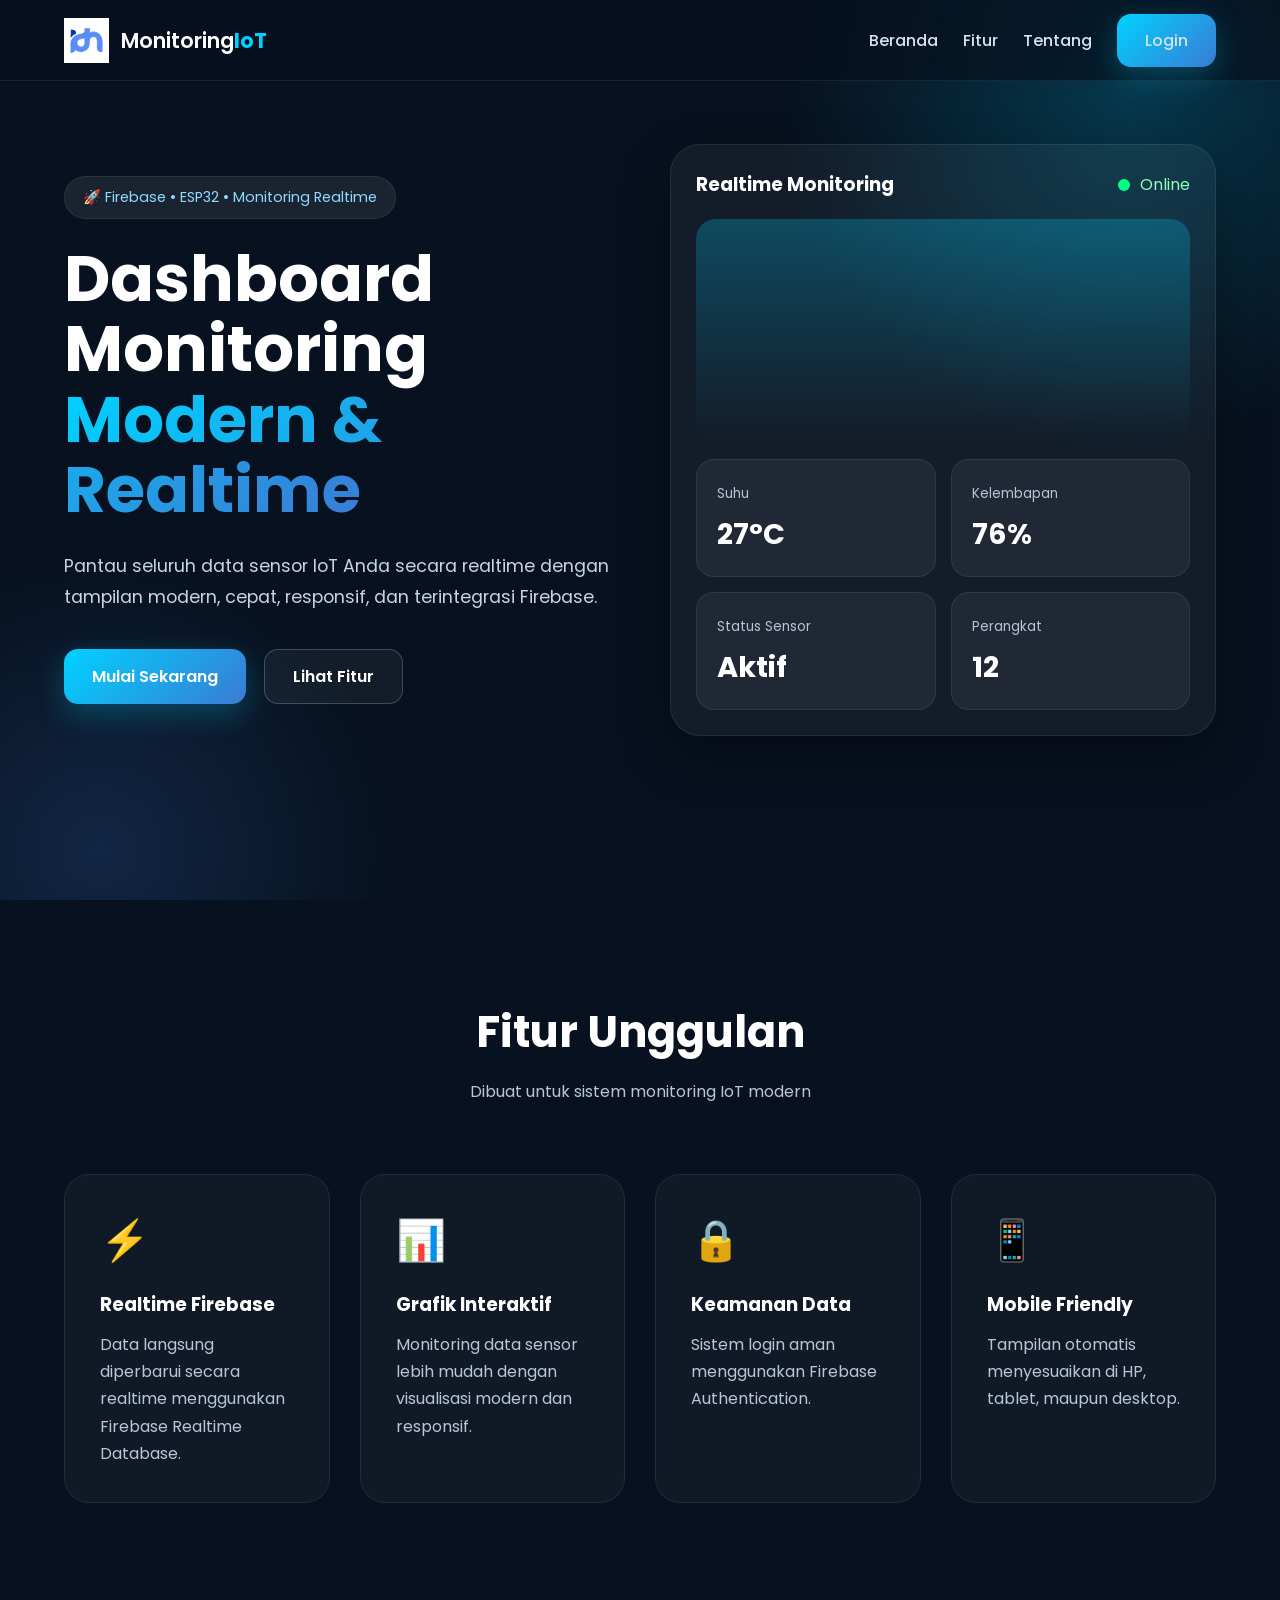
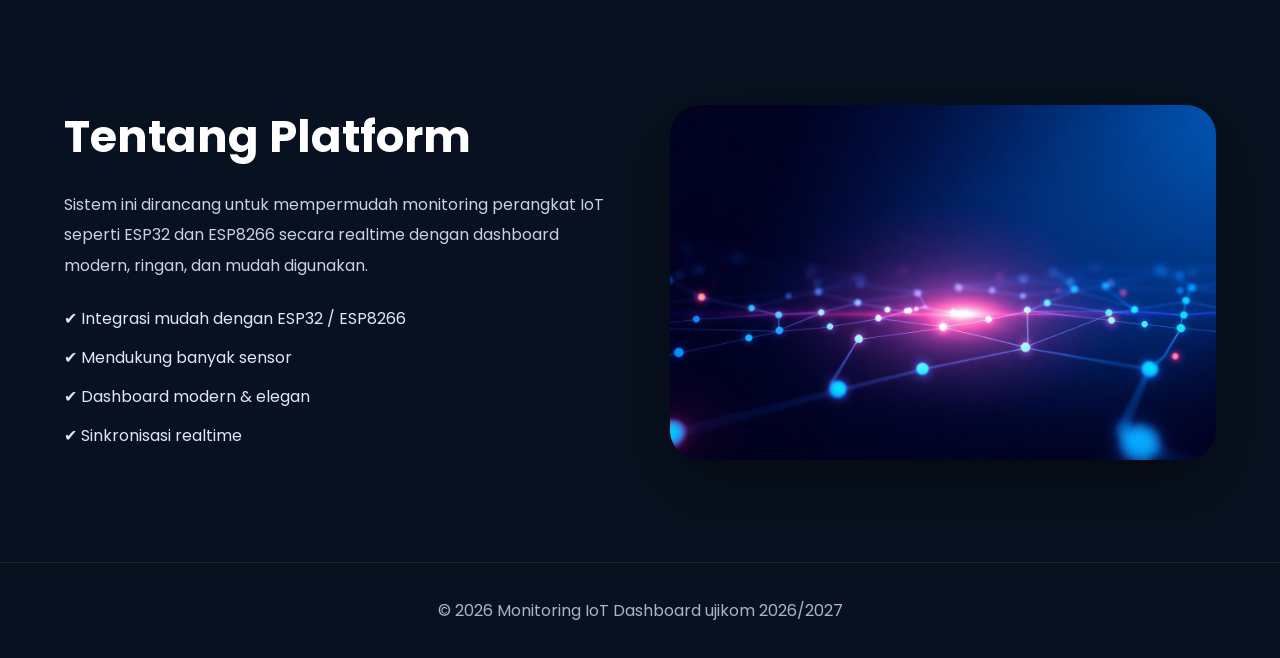
==== index.html @ fb3a72c8 "first commit" ====
<!DOCTYPE html>
<html lang="id">

<head>
  <meta charset="UTF-8" />
  <meta name="viewport" content="width=device-width, initial-scale=1.0" />
  <title>Monitoring IoT | Smart Realtime Dashboard</title>

  <!-- Font -->
  <link rel="preconnect" href="https://fonts.googleapis.com">
  <link rel="preconnect" href="https://fonts.gstatic.com" crossorigin>
  <link href="https://fonts.googleapis.com/css2?family=Poppins:wght@300;400;500;600;700&display=swap" rel="stylesheet">

  <!-- CSS -->
  <link rel="stylesheet" href="css/style.css"/>

  <link rel="stylesheet" href="css/login.css"/>
</head>

<body>

  <!-- NAVBAR -->
  <header class="navbar">
    <div class="container nav-container">

      <a href="#" class="logo">
        <img src="img/logo.png" alt="">
        <span>Monitoring<strong>IoT</strong></span>
      </a>

      <ul class="nav-links">
        <li><a href="#">Beranda</a></li>
        <li><a href="#features">Fitur</a></li>
        <li><a href="#about">Tentang</a></li>
        <li>
          <a href="login.html" class="btn btn-primary">
            Login
          </a>
        </li>
      </ul>

    </div>
  </header>

  <!-- HERO -->
  <section class="hero">

    <div class="container hero-content">

      <div class="hero-text">

        <span class="badge">
          🚀 Firebase • ESP32 • Monitoring Realtime
        </span>

        <h1>
          Dashboard Monitoring
          <span class="gradient-text">
            Modern & Realtime
          </span>
        </h1>

        <p>
          Pantau seluruh data sensor IoT Anda secara realtime dengan
          tampilan modern, cepat, responsif, dan terintegrasi Firebase.
        </p>

        <div class="hero-actions">
          <a href="login.html" class="btn btn-primary">
            Mulai Sekarang
          </a>

          <a href="#features" class="btn btn-outline">
            Lihat Fitur
          </a>
        </div>

      </div>

      <!-- VISUAL -->
      <div class="dashboard-box">

        <div class="dashboard-top">
          <h3>Realtime Monitoring</h3>

          <div class="status">
            <div class="pulse"></div>
            Online
          </div>
        </div>

        <div class="chart"></div>

        <div class="cards">

          <div class="mini-card">
            <small>Suhu</small>
            <h2>27°C</h2>
          </div>

          <div class="mini-card">
            <small>Kelembapan</small>
            <h2>76%</h2>
          </div>

          <div class="mini-card">
            <small>Status Sensor</small>
            <h2>Aktif</h2>
          </div>

          <div class="mini-card">
            <small>Perangkat</small>
            <h2>12</h2>
          </div>

        </div>

      </div>

    </div>

  </section>

  <!-- FEATURES -->
  <section id="features">

    <div class="container">

      <div class="section-header">
        <h2>Fitur Unggulan</h2>
        <p>
          Dibuat untuk sistem monitoring IoT modern
        </p>
      </div>

      <div class="features-grid">

        <div class="feature-card">
          <div class="feature-icon">⚡</div>
          <h3>Realtime Firebase</h3>
          <p>
            Data langsung diperbarui secara realtime menggunakan Firebase Realtime Database.
          </p>
        </div>

        <div class="feature-card">
          <div class="feature-icon">📊</div>
          <h3>Grafik Interaktif</h3>
          <p>
            Monitoring data sensor lebih mudah dengan visualisasi modern dan responsif.
          </p>
        </div>

        <div class="feature-card">
          <div class="feature-icon">🔒</div>
          <h3>Keamanan Data</h3>
          <p>
            Sistem login aman menggunakan Firebase Authentication.
          </p>
        </div>

        <div class="feature-card">
          <div class="feature-icon">📱</div>
          <h3>Mobile Friendly</h3>
          <p>
            Tampilan otomatis menyesuaikan di HP, tablet, maupun desktop.
          </p>
        </div>

      </div>

    </div>

  </section>

  <!-- ABOUT -->
  <section id="about" class="about">

    <div class="container about-grid">

      <div>

        <h2>Tentang Platform</h2>

        <p>
          Sistem ini dirancang untuk mempermudah monitoring perangkat IoT
          seperti ESP32 dan ESP8266 secara realtime dengan dashboard modern,
          ringan, dan mudah digunakan.
        </p>

        <ul class="check-list">
          <li>✔ Integrasi mudah dengan ESP32 / ESP8266</li>
          <li>✔ Mendukung banyak sensor</li>
          <li>✔ Dashboard modern & elegan</li>
          <li>✔ Sinkronisasi realtime</li>
        </ul>

      </div>

      <div class="about-img">
        <img src="img/background.jpg" alt="">
      </div>

    </div>

  </section>

  <!-- FOOTER -->
  <footer>
    <div class="container">
      © 2026 Monitoring IoT Dashboard ujikom 2026/2027
    </div>
  </footer>

</body>

</html>
---- css/style.css ----
* {
  margin: 0;
  padding: 0;
  box-sizing: border-box;
  scroll-behavior: smooth;
}

body {
  font-family: 'Poppins', sans-serif;
  background: #07111f;
  color: #fff;
  overflow-x: hidden;
}

img {
  max-width: 100%;
  display: block;
}

a {
  text-decoration: none;
}

.container {
  width: min(1200px, 90%);
  margin: auto;
}

/* NAVBAR */
.navbar {
  position: fixed;
  top: 0;
  width: 100%;
  z-index: 999;
  backdrop-filter: blur(14px);
  background: rgba(7, 17, 31, .7);
  border-bottom: 1px solid rgba(255, 255, 255, .08);
}

.nav-container {
  height: 80px;
  display: flex;
  align-items: center;
  justify-content: space-between;
}

.logo {
  display: flex;
  align-items: center;
  gap: 12px;
  color: white;
  font-size: 1.3rem;
  font-weight: 600;
}

.logo img {
  width: 45px;
}

.logo strong {
  color: #00d2ff;
}

.nav-links {
  display: flex;
  align-items: center;
  gap: 25px;
  list-style: none;
}

.nav-links a {
  color: #d7e2f0;
  transition: .3s;
  font-weight: 500;
}

.nav-links a:hover {
  color: #00d2ff;
}

/* BUTTON */
.btn {
  padding: 14px 28px;
  border-radius: 14px;
  font-weight: 600;
  transition: .3s;
  display: inline-flex;
  align-items: center;
  gap: 10px;
}

.btn-primary {
  background: linear-gradient(135deg, #00d2ff, #3a7bd5);
  color: white;
  box-shadow: 0 10px 30px rgba(0, 210, 255, .25);
}

.btn-primary:hover {
  transform: translateY(-3px);
}

.btn-outline {
  border: 1px solid rgba(255, 255, 255, .2);
  color: white;
  background: rgba(255, 255, 255, .05);
}

.btn-outline:hover {
  background: rgba(255, 255, 255, .1);
}

/* HERO */
.hero {
  min-height: 100vh;
  display: flex;
  align-items: center;
  position: relative;
  overflow: hidden;
  padding-top: 80px;
}

.hero::before {
  content: '';
  position: absolute;
  width: 700px;
  height: 700px;
  background: radial-gradient(circle, #00d2ff33 0%, transparent 70%);
  top: -250px;
  right: -200px;
  z-index: -1;
}

.hero::after {
  content: '';
  position: absolute;
  width: 600px;
  height: 600px;
  background: radial-gradient(circle, #3a7bd533 0%, transparent 70%);
  bottom: -250px;
  left: -200px;
  z-index: -1;
}

.hero-content {
  display: grid;
  grid-template-columns: repeat(auto-fit, minmax(320px, 1fr));
  gap: 60px;
  align-items: center;
}

.badge {
  display: inline-block;
  padding: 10px 18px;
  border-radius: 999px;
  background: rgba(255, 255, 255, .08);
  border: 1px solid rgba(255, 255, 255, .08);
  margin-bottom: 25px;
  color: #8edbff;
  font-size: .9rem;
}

.hero-text h1 {
  font-size: 4rem;
  line-height: 1.1;
  margin-bottom: 25px;
}

.gradient-text {
  background: linear-gradient(135deg, #00d2ff, #3a7bd5);
  -webkit-background-clip: text;
  -webkit-text-fill-color: transparent;
  background-clip: text;
}

.hero-text p {
  color: #c6d4e3;
  font-size: 1.1rem;
  line-height: 1.8;
  margin-bottom: 35px;
}

.hero-actions {
  display: flex;
  gap: 18px;
  flex-wrap: wrap;
}

/* DASHBOARD MOCKUP */
.dashboard-box {
  position: relative;
  background: rgba(255, 255, 255, .05);
  border: 1px solid rgba(255, 255, 255, .08);
  border-radius: 30px;
  padding: 25px;
  backdrop-filter: blur(14px);
  box-shadow: 0 20px 50px rgba(0, 0, 0, .35);
}

.dashboard-top {
  display: flex;
  justify-content: space-between;
  margin-bottom: 20px;
}

.status {
  display: flex;
  align-items: center;
  gap: 10px;
  color: #8fffbc;
}

.pulse {
  width: 12px;
  height: 12px;
  background: #00ff84;
  border-radius: 50%;
  animation: pulse 1.2s infinite;
}

@keyframes pulse {
  0% {
    transform: scale(1);
    opacity: 1;
  }
  100% {
    transform: scale(2.5);
    opacity: 0;
  }
}

.chart {
  height: 220px;
  border-radius: 20px;
  background: linear-gradient(
    180deg,
    rgba(0, 210, 255, .25),
    rgba(0, 210, 255, 0)
  );
  position: relative;
  overflow: hidden;
}

.chart::before {
  content: '';
  position: absolute;
  width: 100%;
  height: 100%;
  background: url('../img/chart-line.png') center/cover no-repeat;
  opacity: .8;
}

.cards {
  display: grid;
  grid-template-columns: repeat(2, 1fr);
  gap: 15px;
  margin-top: 20px;
}

.mini-card {
  background: rgba(255, 255, 255, .05);
  border-radius: 18px;
  padding: 20px;
  border: 1px solid rgba(255, 255, 255, .08);
}

.mini-card small {
  color: #b8c6d8;
}

.mini-card h2 {
  margin-top: 8px;
  font-size: 1.8rem;
}

/* SECTION */
section {
  padding: 100px 0;
}

.section-header {
  text-align: center;
  margin-bottom: 70px;
}

.section-header h2 {
  font-size: 2.7rem;
  margin-bottom: 15px;
}

.section-header p {
  color: #b8c6d8;
}

/* FEATURES */
.features-grid {
  display: grid;
  grid-template-columns: repeat(auto-fit, minmax(260px, 1fr));
  gap: 30px;
}

.feature-card {
  background: rgba(255, 255, 255, .04);
  border: 1px solid rgba(255, 255, 255, .08);
  border-radius: 25px;
  padding: 35px;
  transition: .4s;
  backdrop-filter: blur(10px);
}

.feature-card:hover {
  transform: translateY(-10px);
  border-color: #00d2ff;
  box-shadow: 0 15px 35px rgba(0, 210, 255, .15);
}

.feature-icon {
  font-size: 2.5rem;
  margin-bottom: 20px;
}

.feature-card h3 {
  margin-bottom: 12px;
}

.feature-card p {
  color: #b8c6d8;
  line-height: 1.7;
}

/* ABOUT */
.about-grid {
  display: grid;
  grid-template-columns: repeat(auto-fit, minmax(320px, 1fr));
  gap: 60px;
  align-items: center;
}

.about h2 {
  font-size: 2.8rem;
  margin-bottom: 20px;
}

.about p {
  color: #c4d3e5;
  line-height: 1.9;
  margin-bottom: 25px;
}

.check-list {
  list-style: none;
}

.check-list li {
  margin-bottom: 14px;
  color: #dbe8f7;
}

.about-img {
  position: relative;
}

.about-img img {
  border-radius: 30px;
  box-shadow: 0 25px 60px rgba(0, 0, 0, .35);
}

/* FOOTER */
footer {
  padding: 35px 0;
  text-align: center;
  border-top: 1px solid rgba(255, 255, 255, .08);
  color: #a6b6ca;
}

/* RESPONSIVE */
@media (max-width: 900px) {
  .hero-text h1 {
    font-size: 3rem;
  }

  .nav-links {
    display: none;
  }

  .cards {
    grid-template-columns: 1fr;
  }
}

@media (max-width: 600px) {
  .hero-text h1 {
    font-size: 2.3rem;
  }

  .hero-actions {
    flex-direction: column;
  }

  .btn {
    width: 100%;
    justify-content: center;
  }

  .section-header h2 {
    font-size: 2rem;
  }
}
---- css/login.css ----
.login-body {
  min-height: 100vh;
  display: grid;
  place-items: center;
  background:
    radial-gradient(1000px 500px at 10% 10%, rgba(124,58,237,.18), transparent 60%),
    radial-gradient(900px 500px at 90% 90%, rgba(6,182,212,.16), transparent 60%),
    #0b1020;
  padding: 24px;
}

.login-wrapper {
  width: 100%; max-width: 980px;
  display: grid; grid-template-columns: 1fr 1fr;
  background: #fff;
  border-radius: 22px;
  overflow: hidden;
  box-shadow: 0 30px 80px rgba(0,0,0,.45);
}

.login-card { padding: 48px 44px; }
.login-brand { text-align: center; margin-bottom: 32px; }
.login-brand img { width: 48px; height: 48px; margin: 0 auto 12px; }
.login-brand h1 { font-size: 24px; font-weight: 800; letter-spacing: -.01em; }
.login-brand p { color: var(--text-soft); font-size: 14px; margin-top: 6px; }
.login-form .form-group { margin-bottom: 18px; }
.login-form label { display: block; font-size: 13px; font-weight: 600; margin-bottom: 6px; color: var(--text); }
.login-form input[type="email"],
.login-form input[type="password"] {
  width: 100%;
  padding: 12px 14px;
  border-radius: 10px;
  border: 1px solid var(--border);
  font-size: 14px;
  transition: border .15s ease, box-shadow .15s ease;
  outline: none;
  background: #fafbfd;
}
.login-form input:focus {
  border-color: var(--primary);
  box-shadow: 0 0 0 4px rgba(79,70,229,.12);
  background: #fff;
}
.form-row {
  display: flex; align-items: center; justify-content: space-between;
  margin: 8px 0 20px;
}
.checkbox { font-size: 13px; color: var(--text-soft); display: flex; align-items: center; gap: 6px; }
.link { color: var(--primary); font-size: 13px; font-weight: 600; }
.link:hover { text-decoration: underline; }
.form-message { margin-top: 14px; font-size: 13px; text-align: center; min-height: 18px; }
.form-message.error { color: var(--danger); }
.form-message.success { color: var(--success); }
.form-footer { margin-top: 22px; text-align: center; font-size: 13px; color: var(--text-soft); }

.login-art {
  position: relative;
  background: var(--gradient);
  color: #fff;
  display: grid; place-items: center;
  padding: 48px;
  overflow: hidden;
}
.login-art::before {
  content: ''; position: absolute; inset: 0;
  background: radial-gradient(400px 200px at 80% 20%, rgba(255,255,255,.25), transparent 60%);
}
.art-content { position: relative; z-index: 1; text-align: center; max-width: 320px; }
.art-content h2 { font-size: 32px; font-weight: 800; line-height: 1.15; }
.art-content p { margin-top: 12px; opacity: .9; font-size: 14px; }

.input-wrapper {
  position: relative;
  width: 100%;
}
.login-form .input-wrapper input {
  padding-right: 42px !important; /* Beri ruang agar teks sandi tidak menimpa ikon mata */
}
.toggle-pass-btn {
  position: absolute;
  right: 12px;
  top: 50%;
  transform: translateY(-50%);
  background: none;
  border: none;
  cursor: pointer;
  padding: 0;
  font-size: 16px;
  display: flex;
  align-items: center;
  justify-content: center;
  outline: none;
  transition: opacity 0.2s ease;
}
.toggle-pass-btn:hover {
  opacity: 0.8;
}

@media (max-width: 760px) {
  .login-wrapper { grid-template-columns: 1fr; max-width: 440px; }
  .login-art { display: none; }
  .login-card { padding: 36px 28px; }
}
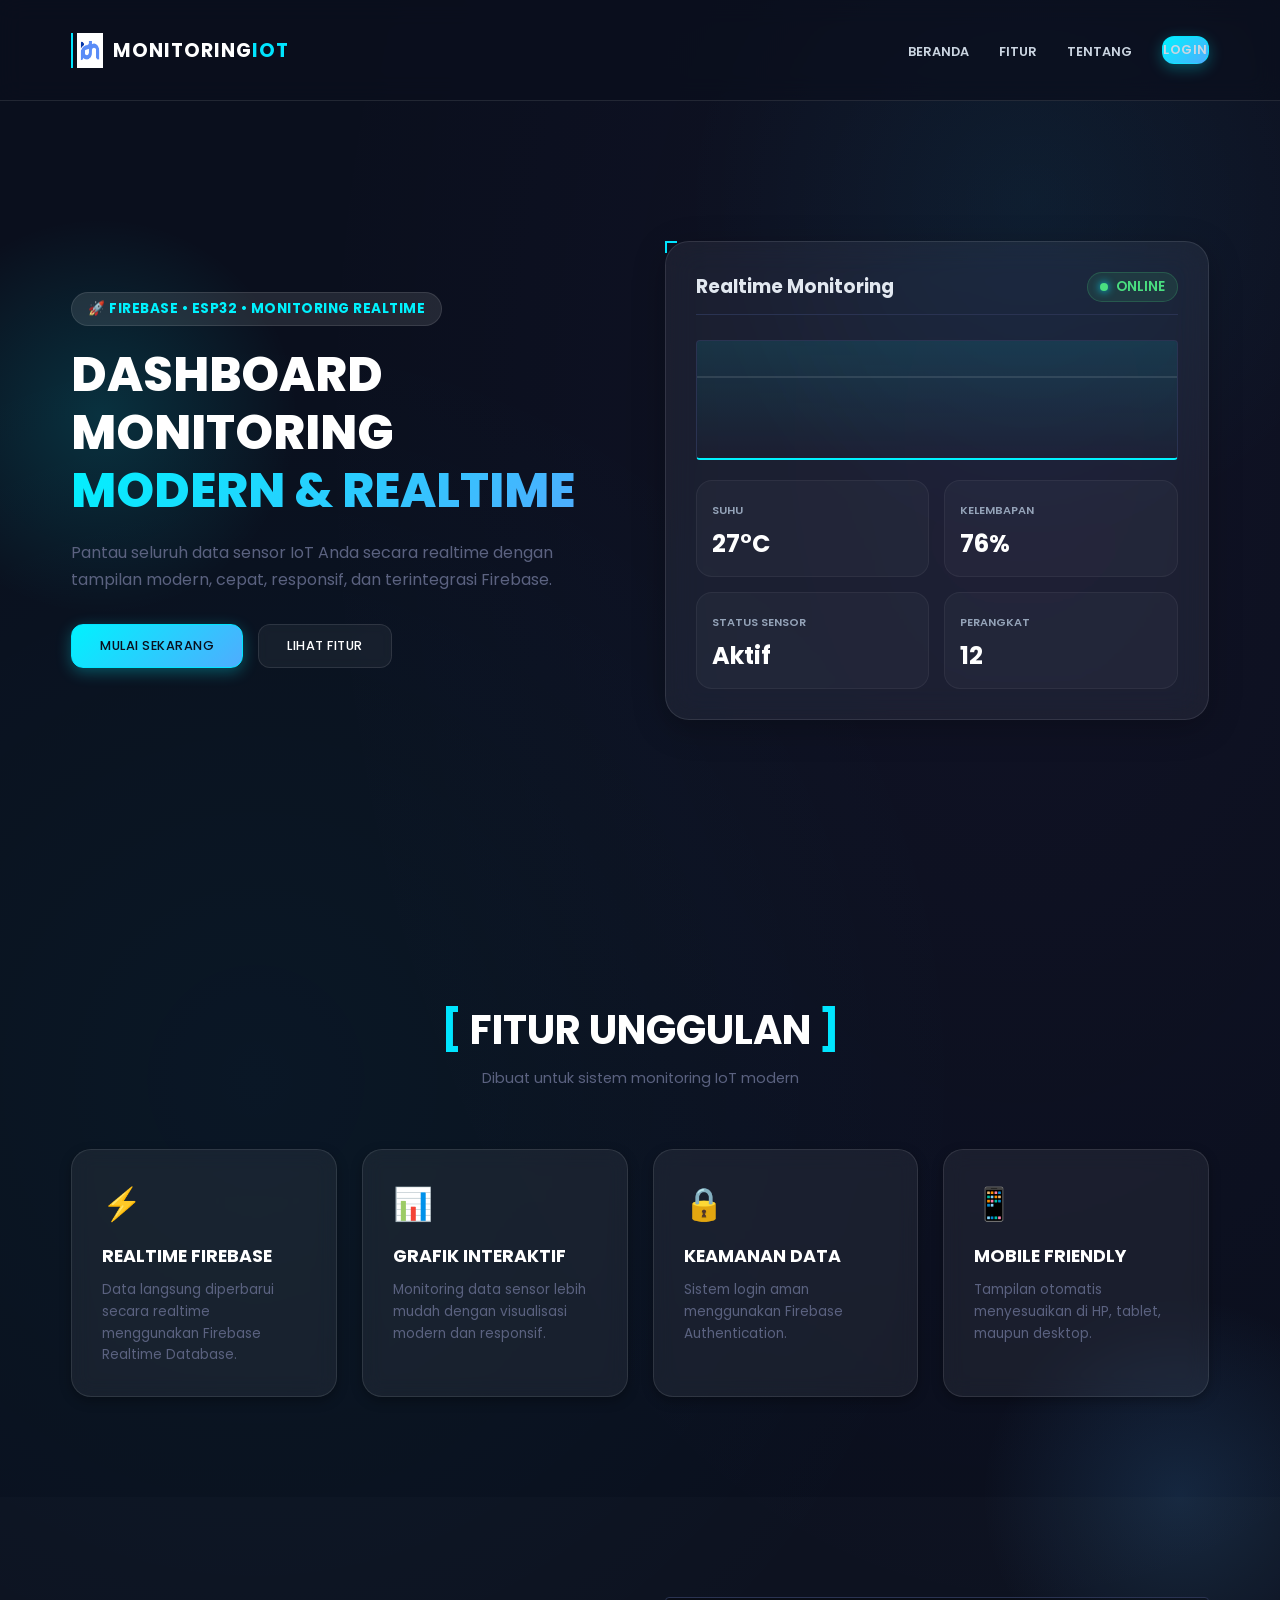
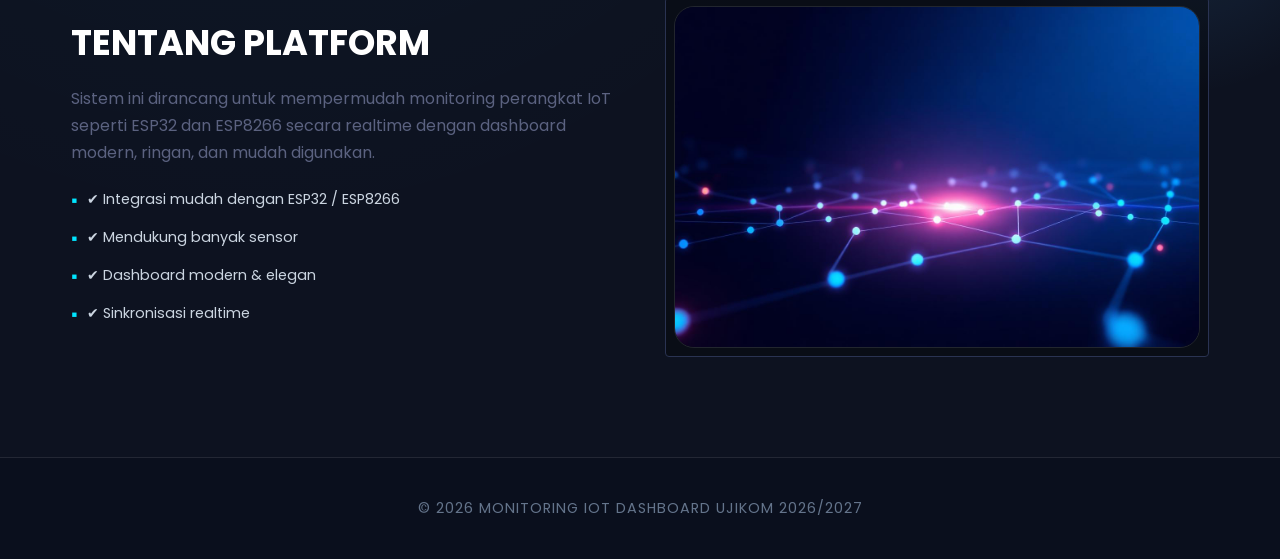
==== commit a947442e: "style.header glass" ====
--- a/index.html
+++ b/index.html
@@ -6,25 +6,294 @@
   <meta name="viewport" content="width=device-width, initial-scale=1.0" />
   <title>Monitoring IoT | Smart Realtime Dashboard</title>
 
-  <!-- Font -->
   <link rel="preconnect" href="https://fonts.googleapis.com">
   <link rel="preconnect" href="https://fonts.gstatic.com" crossorigin>
   <link href="https://fonts.googleapis.com/css2?family=Poppins:wght@300;400;500;600;700&display=swap" rel="stylesheet">
 
-  <!-- CSS -->
   <link rel="stylesheet" href="css/style.css"/>
-
   <link rel="stylesheet" href="css/login.css"/>
+
+  <style>
+    :root {
+      --bg-dark: #0a0f1d;
+      --glass-bg: rgba(255, 255, 255, 0.06);
+      --glass-border: rgba(255, 255, 255, 0.1);
+      --glass-shadow: rgba(0, 0, 0, 0.25);
+      --glow-blue: #00f2fe;
+      --glow-purple: #4facfe;
+    }
+
+    body {
+      background-color: var(--bg-dark);
+      color: #e2e8f0;
+      font-family: 'Poppins', sans-serif;
+      overflow-x: hidden;
+      position: relative;
+    }
+
+    /* Efek Sinar Lampu di Background (Ambient Glow) */
+    body::before, body::after {
+      content: '';
+      position: absolute;
+      width: 400px;
+      height: 400px;
+      border-radius: 50%;
+      background: radial-gradient(circle, rgba(0, 242, 254, 0.15) 0%, rgba(0,0,0,0) 70%);
+      z-index: -1;
+      pointer-events: none;
+    }
+    body::before { top: 10%; left: -100px; }
+    body::after { top: 60%; right: -100px; background: radial-gradient(circle, rgba(79, 172, 254, 0.15) 0%, rgba(0,0,0,0) 70%); }
+
+    .container {
+      max-width: 1200px;
+      margin: 0 auto;
+      padding: 0 20px;
+    }
+
+    /* Navbar Glassmorphism */
+    .navbar {
+      position: fixed;
+      top: 0;
+      left: 0;
+      width: 100%;
+      background: rgba(10, 15, 29, 0.7);
+      backdrop-filter: blur(12px);
+      -webkit-backdrop-filter: blur(12px);
+      border-bottom: 1px solid var(--glass-border);
+      z-index: 1000;
+      padding: 15px 0;
+    }
+    .nav-container {
+      display: flex;
+      justify-content: space-between;
+      align-items: center;
+    }
+    .logo {
+      display: flex;
+      align-items: center;
+      gap: 10px;
+      text-decoration: none;
+      color: #fff;
+      font-size: 1.2rem;
+    }
+    .logo img { height: 35px; }
+    .nav-links {
+      display: flex;
+      align-items: center;
+      gap: 30px;
+      list-style: none;
+      margin: 0;
+    }
+    .nav-links a {
+      color: #cbd5e1;
+      text-decoration: none;
+      transition: color 0.3s;
+    }
+    .nav-links a:hover { color: var(--glow-blue); }
+
+    /* Hero Section */
+    .hero {
+      padding: 160px 0 100px 0;
+    }
+    .hero-content {
+      display: grid;
+      grid-template-columns: 1fr 1fr;
+      gap: 50px;
+      align-items: center;
+    }
+    .badge {
+      background: rgba(255, 255, 255, 0.1);
+      padding: 6px 16px;
+      border-radius: 50px;
+      font-size: 0.85rem;
+      border: 1px solid var(--glass-border);
+      display: inline-block;
+      margin-bottom: 20px;
+      color: var(--glow-blue);
+    }
+    .hero-text h1 {
+      font-size: 3rem;
+      line-height: 1.2;
+      margin-bottom: 20px;
+    }
+    .gradient-text {
+      background: linear-gradient(135deg, var(--glow-blue), var(--glow-purple));
+      -webkit-background-clip: text;
+      -webkit-text-fill-color: transparent;
+    }
+    .hero-actions {
+      display: flex;
+      gap: 15px;
+      margin-top: 30px;
+    }
+
+    /* Tombol Utama */
+    .btn {
+      padding: 12px 28px;
+      border-radius: 12px;
+      text-decoration: none;
+      font-weight: 500;
+      transition: all 0.3s ease;
+      display: inline-block;
+    }
+    .btn-primary {
+      background: linear-gradient(135deg, #00f2fe 0%, #4facfe 100%);
+      color: #0a0f1d;
+      box-shadow: 0 4px 15px rgba(0, 242, 254, 0.3);
+    }
+    .btn-primary:hover {
+      transform: translateY(-2px);
+      box-shadow: 0 6px 20px rgba(0, 242, 254, 0.5);
+    }
+    .btn-outline {
+      background: rgba(255, 255, 255, 0.05);
+      color: #fff;
+      border: 1px solid var(--glass-border);
+      backdrop-filter: blur(5px);
+    }
+    .btn-outline:hover {
+      background: rgba(255, 255, 255, 0.1);
+      border-color: var(--glow-blue);
+    }
+
+    /* MASTERPIECE: Dashboard Box Glassmorphism */
+    .dashboard-box {
+      background: var(--glass-bg);
+      backdrop-filter: blur(16px) saturate(120%);
+      -webkit-backdrop-filter: blur(16px) saturate(120%);
+      border: 1px solid var(--glass-border);
+      border-radius: 24px;
+      padding: 30px;
+      box-shadow: 0 8px 32px 0 var(--glass-shadow);
+      position: relative;
+    }
+    .dashboard-top {
+      display: flex;
+      justify-content: space-between;
+      align-items: center;
+      margin-bottom: 25px;
+    }
+    .status {
+      display: flex;
+      align-items: center;
+      gap: 8px;
+      background: rgba(74, 222, 128, 0.1);
+      padding: 4px 12px;
+      border-radius: 20px;
+      color: #4ade80;
+      font-size: 0.85rem;
+      border: 1px solid rgba(74, 222, 128, 0.2);
+    }
+    .pulse {
+      width: 8px;
+      height: 8px;
+      background: #4ade80;
+      border-radius: 50%;
+      animation: blink 1.5s infinite;
+    }
+    @keyframes blink {
+      0% { opacity: 0.4; }
+      50% { opacity: 1; }
+      100% { opacity: 0.4; }
+    }
+
+    /* Grid Mini Cards di Dalam Dashboard */
+    .cards {
+      display: grid;
+      grid-template-columns: repeat(2, 1fr);
+      gap: 15px;
+      margin-top: 20px;
+    }
+    .mini-card {
+      background: rgba(255, 255, 255, 0.03);
+      border: 1px solid rgba(255, 255, 255, 0.05);
+      border-radius: 16px;
+      padding: 15px;
+      transition: transform 0.3s;
+    }
+    .mini-card:hover {
+      transform: scale(1.03);
+      border-color: var(--glass-border);
+      background: rgba(255, 255, 255, 0.05);
+    }
+    .mini-card small { color: #94a3b8; }
+    .mini-card h2 { margin: 5px 0 0 0; font-size: 1.5rem; color: #fff; }
+
+    /* Simulasi Garis Grafik Palsu yang Keren */
+    .chart {
+      height: 120px;
+      background: linear-gradient(rgba(0, 242, 254, 0.1), transparent);
+      border-bottom: 2px solid var(--glow-blue);
+      border-radius: 4px;
+      margin-bottom: 20px;
+      position: relative;
+      overflow: hidden;
+    }
+    .chart::after {
+      content: '';
+      position: absolute;
+      top: 30%; left: 0; width: 100%; height: 2px;
+      background: rgba(255,255,255,0.1);
+    }
+
+    /* Fitur Grid & Cards Glassmorphism */
+    #features { padding: 100px 0; }
+    .section-header { text-align: center; margin-bottom: 60px; }
+    .section-header h2 { font-size: 2.5rem; }
+    .features-grid {
+      display: grid;
+      grid-template-columns: repeat(auto-fit, minmax(240px, 1fr));
+      gap: 25px;
+    }
+    .feature-card {
+      background: var(--glass-bg);
+      backdrop-filter: blur(10px);
+      -webkit-backdrop-filter: blur(10px);
+      border: 1px solid var(--glass-border);
+      border-radius: 20px;
+      padding: 30px;
+      transition: all 0.3s ease;
+    }
+    .feature-card:hover {
+      transform: translateY(-5px);
+      border-color: var(--glow-purple);
+      box-shadow: 0 10px 25px rgba(79, 172, 254, 0.15);
+    }
+    .feature-icon { font-size: 2rem; margin-bottom: 15px; }
+
+    /* About Section */
+    .about { padding: 100px 0; background: rgba(255,255,255,0.01); }
+    .about-grid { display: grid; grid-template-columns: 1fr 1fr; gap: 50px; align-items: center; }
+    .check-list { list-style: none; padding: 0; margin-top: 20px; }
+    .check-list li { margin-bottom: 12px; display: flex; align-items: center; gap: 10px; color: #cbd5e1; }
+    .about-img img { width: 100%; border-radius: 20px; border: 1px solid var(--glass-border); }
+
+    /* Footer */
+    footer {
+      padding: 40px 0;
+      text-align: center;
+      border-top: 1px solid var(--glass-border);
+      color: #64748b;
+      font-size: 0.9rem;
+    }
+
+    /* Responsif Ponsel */
+    @media (max-width: 768px) {
+      .hero-content, .about-grid { grid-template-columns: 1fr; }
+      .nav-links { display: none; } /* Menyederhanakan untuk UI mobile */
+      .hero-text h1 { font-size: 2.2rem; }
+    }
+  </style>
 </head>
 
 <body>
 
-  <!-- NAVBAR -->
   <header class="navbar">
     <div class="container nav-container">
 
       <a href="#" class="logo">
-        <img src="img/logo.png" alt="">
+        <img src="img/logo.png" alt="Logo">
         <span>Monitoring<strong>IoT</strong></span>
       </a>
 
@@ -42,7 +311,6 @@
     </div>
   </header>
 
-  <!-- HERO -->
   <section class="hero">
 
     <div class="container hero-content">
@@ -77,7 +345,6 @@
 
       </div>
 
-      <!-- VISUAL -->
       <div class="dashboard-box">
 
         <div class="dashboard-top">
@@ -121,7 +388,6 @@
 
   </section>
 
-  <!-- FEATURES -->
   <section id="features">
 
     <div class="container">
@@ -173,7 +439,6 @@
 
   </section>
 
-  <!-- ABOUT -->
   <section id="about" class="about">
 
     <div class="container about-grid">
@@ -198,14 +463,13 @@
       </div>
 
       <div class="about-img">
-        <img src="img/background.jpg" alt="">
+        <img src="img/background.jpg" alt="Background">
       </div>
 
     </div>
 
   </section>
 
-  <!-- FOOTER -->
   <footer>
     <div class="container">
       © 2026 Monitoring IoT Dashboard ujikom 2026/2027
--- a/css/style.css
+++ b/css/style.css
@@ -1,15 +1,51 @@
+/* ============================================================
+   LANDING PAGE – FUTURISTIC DARK NEBULA THEME
+   (Selaras dengan Dashboard & Login)
+   ============================================================ */
+
+/* ---------- ROOT (identik dengan dashboard dan login) ---------- */
+:root {
+  --bg-deep: #0a0c14;
+  --bg-panel: #121624;
+  --bg-elevated: #1a1e2e;
+  --border-subtle: #1f253a;
+  --border-glow: #2a3352;
+
+  --text-primary: #eef2ff;
+  --text-secondary: #8a90b5;
+  --text-muted: #5b6280;
+
+  --accent-cyan: #00e5ff;
+  --accent-blue: #4f6ef7;
+  --accent-purple: #a855f7;
+  --accent-green: #00e676;
+  --accent-amber: #ffc107;
+  --accent-red: #ff3d5a;
+
+  --gradient-cyan-blue: linear-gradient(135deg, #00e5ff, #3b5fff);
+  --gradient-purple-cyan: linear-gradient(135deg, #a855f7, #00e5ff);
+
+  --glow-cyan: 0 0 12px rgba(0, 229, 255, 0.3);
+  --shadow-panel: 0 8px 32px rgba(0, 0, 0, 0.5), 0 0 0 1px rgba(255, 255, 255, 0.04);
+  --transition: 0.25s cubic-bezier(0.4, 0, 0.2, 1);
+}
+
+/* ---------- RESET & BASE ---------- */
 * {
   margin: 0;
   padding: 0;
   box-sizing: border-box;
-  scroll-behavior: smooth;
 }
 
 body {
-  font-family: 'Poppins', sans-serif;
-  background: #07111f;
-  color: #fff;
+  font-family: 'Inter', 'Segoe UI', system-ui, -apple-system, sans-serif;
+  background-color: var(--bg-deep);
+  color: var(--text-primary);
   overflow-x: hidden;
+  -webkit-font-smoothing: antialiased;
+  background-image:
+    radial-gradient(ellipse at 20% 50%, rgba(0, 229, 255, 0.04) 0%, transparent 50%),
+    radial-gradient(ellipse at 80% 20%, rgba(168, 85, 247, 0.04) 0%, transparent 50%);
 }
 
 img {
@@ -19,26 +55,28 @@
 
 a {
   text-decoration: none;
+  color: inherit;
 }
 
 .container {
-  width: min(1200px, 90%);
+  width: min(1280px, 92%);
   margin: auto;
 }
 
-/* NAVBAR */
+/* ---------- NAVBAR (glass morphic) ---------- */
 .navbar {
   position: fixed;
   top: 0;
   width: 100%;
   z-index: 999;
-  backdrop-filter: blur(14px);
-  background: rgba(7, 17, 31, .7);
-  border-bottom: 1px solid rgba(255, 255, 255, .08);
+  backdrop-filter: blur(15px);
+  -webkit-backdrop-filter: blur(15px);
+  background: rgba(10, 12, 20, 0.8);
+  border-bottom: 1px solid var(--border-subtle);
 }
 
 .nav-container {
-  height: 80px;
+  height: 70px;
   display: flex;
   align-items: center;
   justify-content: space-between;
@@ -48,75 +86,95 @@
   display: flex;
   align-items: center;
   gap: 12px;
-  color: white;
-  font-size: 1.3rem;
+  color: #fff;
+  font-size: 1.1rem;
+  font-weight: 700;
+  text-transform: uppercase;
+  letter-spacing: 1px;
+}
+
+.logo img {
+  width: 32px;
+  border-left: 2px solid var(--accent-cyan);
+  padding-left: 4px;
+}
+
+.logo strong {
+  color: var(--accent-cyan);
+}
+
+.nav-links {
+  display: flex;
+  align-items: center;
+  gap: 28px;
+  list-style: none;
+}
+
+.nav-links a {
+  color: var(--text-secondary);
+  transition: var(--transition);
   font-weight: 600;
-}
-
-.logo img {
-  width: 45px;
-}
-
-.logo strong {
-  color: #00d2ff;
-}
-
-.nav-links {
-  display: flex;
-  align-items: center;
-  gap: 25px;
-  list-style: none;
-}
-
-.nav-links a {
-  color: #d7e2f0;
-  transition: .3s;
-  font-weight: 500;
+  text-transform: uppercase;
+  font-size: 0.8rem;
+  padding: 4px 0;
+  border-bottom: 1px solid transparent;
 }
 
 .nav-links a:hover {
-  color: #00d2ff;
-}
-
-/* BUTTON */
+  color: #fff;
+  border-bottom-color: var(--accent-cyan);
+}
+
+/* ---------- BUTTONS ---------- */
 .btn {
-  padding: 14px 28px;
-  border-radius: 14px;
-  font-weight: 600;
-  transition: .3s;
+  padding: 11px 24px;
+  border-radius: 6px;
+  font-weight: 700;
+  text-transform: uppercase;
+  font-size: 0.8rem;
+  letter-spacing: 0.5px;
+  transition: var(--transition);
   display: inline-flex;
   align-items: center;
-  gap: 10px;
+  gap: 8px;
+  cursor: pointer;
+  border: 1px solid transparent;
 }
 
 .btn-primary {
-  background: linear-gradient(135deg, #00d2ff, #3a7bd5);
-  color: white;
-  box-shadow: 0 10px 30px rgba(0, 210, 255, .25);
+  background: var(--bg-elevated);
+  color: #fff;
+  border-color: var(--accent-cyan);
+  box-shadow: 0 0 10px rgba(0, 229, 255, 0.15);
 }
 
 .btn-primary:hover {
-  transform: translateY(-3px);
+  background: var(--accent-cyan);
+  color: var(--bg-deep);
+  box-shadow: 0 0 20px rgba(0, 229, 255, 0.4);
+  transform: translateY(-1px);
 }
 
 .btn-outline {
-  border: 1px solid rgba(255, 255, 255, .2);
-  color: white;
-  background: rgba(255, 255, 255, .05);
+  border-color: var(--border-glow);
+  color: var(--text-muted);
+  background: transparent;
 }
 
 .btn-outline:hover {
-  background: rgba(255, 255, 255, .1);
-}
-
-/* HERO */
+  border-color: var(--accent-cyan);
+  color: #fff;
+  background: rgba(0, 229, 255, 0.05);
+}
+
+/* ---------- HERO ---------- */
 .hero {
   min-height: 100vh;
   display: flex;
   align-items: center;
   position: relative;
   overflow: hidden;
-  padding-top: 80px;
+  padding-top: 70px;
 }
 
 .hero::before {
@@ -124,226 +182,236 @@
   position: absolute;
   width: 700px;
   height: 700px;
-  background: radial-gradient(circle, #00d2ff33 0%, transparent 70%);
-  top: -250px;
-  right: -200px;
-  z-index: -1;
-}
-
-.hero::after {
-  content: '';
-  position: absolute;
-  width: 600px;
-  height: 600px;
-  background: radial-gradient(circle, #3a7bd533 0%, transparent 70%);
-  bottom: -250px;
-  left: -200px;
-  z-index: -1;
+  background: radial-gradient(circle, rgba(0, 229, 255, 0.06) 0%, transparent 70%);
+  top: -150px;
+  right: -100px;
+  z-index: 0;
 }
 
 .hero-content {
+  position: relative;
+  z-index: 1;
   display: grid;
-  grid-template-columns: repeat(auto-fit, minmax(320px, 1fr));
-  gap: 60px;
+  grid-template-columns: repeat(auto-fit, minmax(340px, 1fr));
+  gap: 50px;
   align-items: center;
 }
 
 .badge {
   display: inline-block;
-  padding: 10px 18px;
-  border-radius: 999px;
-  background: rgba(255, 255, 255, .08);
-  border: 1px solid rgba(255, 255, 255, .08);
-  margin-bottom: 25px;
-  color: #8edbff;
-  font-size: .9rem;
+  padding: 5px 14px;
+  border-radius: 4px;
+  background: rgba(10, 17, 32, 0.6);
+  border: 1px solid var(--border-glow);
+  margin-bottom: 20px;
+  color: var(--accent-cyan);
+  font-size: 0.75rem;
+  font-weight: 700;
+  text-transform: uppercase;
+  letter-spacing: 0.5px;
 }
 
 .hero-text h1 {
-  font-size: 4rem;
-  line-height: 1.1;
-  margin-bottom: 25px;
+  font-size: 3.2rem;
+  font-weight: 800;
+  line-height: 1.15;
+  margin-bottom: 20px;
+  text-transform: uppercase;
+  color: #fff;
 }
 
 .gradient-text {
-  background: linear-gradient(135deg, #00d2ff, #3a7bd5);
+  background: linear-gradient(to right, #fff, var(--accent-cyan));
   -webkit-background-clip: text;
   -webkit-text-fill-color: transparent;
   background-clip: text;
 }
 
 .hero-text p {
-  color: #c6d4e3;
-  font-size: 1.1rem;
-  line-height: 1.8;
-  margin-bottom: 35px;
-}
-
-.hero-actions {
-  display: flex;
-  gap: 18px;
-  flex-wrap: wrap;
-}
-
-/* DASHBOARD MOCKUP */
+  color: var(--text-muted);
+  font-size: 1rem;
+  line-height: 1.7;
+  margin-bottom: 30px;
+}
+
+/* ---------- DASHBOARD MOCKUP ---------- */
 .dashboard-box {
+  background: var(--bg-panel);
+  border: 1px solid var(--border-subtle);
+  border-radius: 6px;
+  padding: 22px;
+  backdrop-filter: blur(10px);
   position: relative;
-  background: rgba(255, 255, 255, .05);
-  border: 1px solid rgba(255, 255, 255, .08);
-  border-radius: 30px;
-  padding: 25px;
-  backdrop-filter: blur(14px);
-  box-shadow: 0 20px 50px rgba(0, 0, 0, .35);
-}
-
-.dashboard-top {
-  display: flex;
-  justify-content: space-between;
-  margin-bottom: 20px;
-}
-
-.status {
-  display: flex;
-  align-items: center;
-  gap: 10px;
-  color: #8fffbc;
-}
-
-.pulse {
-  width: 12px;
-  height: 12px;
-  background: #00ff84;
-  border-radius: 50%;
-  animation: pulse 1.2s infinite;
-}
-
-@keyframes pulse {
-  0% {
-    transform: scale(1);
-    opacity: 1;
-  }
-  100% {
-    transform: scale(2.5);
-    opacity: 0;
-  }
-}
-
-.chart {
-  height: 220px;
-  border-radius: 20px;
-  background: linear-gradient(
-    180deg,
-    rgba(0, 210, 255, .25),
-    rgba(0, 210, 255, 0)
-  );
-  position: relative;
-  overflow: hidden;
-}
-
-.chart::before {
+  box-shadow: var(--shadow-panel);
+}
+
+.dashboard-box::after {
   content: '';
   position: absolute;
-  width: 100%;
-  height: 100%;
-  background: url('../img/chart-line.png') center/cover no-repeat;
-  opacity: .8;
+  width: 10px; height: 10px;
+  border-top: 2px solid var(--accent-cyan);
+  border-left: 2px solid var(--accent-cyan);
+  top: -1px; left: -1px;
+}
+
+.dashboard-top {
+  display: flex;
+  justify-content: space-between;
+  margin-bottom: 18px;
+  border-bottom: 1px solid var(--border-glow);
+  padding-bottom: 12px;
+}
+
+.status {
+  display: flex;
+  align-items: center;
+  gap: 8px;
+  color: var(--accent-cyan);
+  font-size: 0.8rem;
+  text-transform: uppercase;
+  font-weight: 600;
+}
+
+.pulse {
+  width: 6px;
+  height: 6px;
+  background: var(--accent-cyan);
+  border-radius: 50%;
+  box-shadow: 0 0 8px var(--accent-cyan);
+}
+
+.chart {
+  height: 190px;
+  background: 
+    linear-gradient(rgba(255, 255, 255, 0.02) 1px, transparent 1px),
+    var(--bg-deep);
+  background-size: 100% 12px;
+  border: 1px solid var(--border-glow);
+  border-radius: 4px;
 }
 
 .cards {
   display: grid;
   grid-template-columns: repeat(2, 1fr);
-  gap: 15px;
-  margin-top: 20px;
+  gap: 14px;
+  margin-top: 18px;
 }
 
 .mini-card {
-  background: rgba(255, 255, 255, .05);
-  border-radius: 18px;
-  padding: 20px;
-  border: 1px solid rgba(255, 255, 255, .08);
+  background: var(--bg-elevated);
+  padding: 14px;
+  border: 1px solid var(--border-subtle);
+  border-radius: 4px;
 }
 
 .mini-card small {
-  color: #b8c6d8;
+  color: var(--text-muted);
+  font-size: 0.7rem;
+  text-transform: uppercase;
+  font-weight: 600;
 }
 
 .mini-card h2 {
-  margin-top: 8px;
-  font-size: 1.8rem;
-}
-
-/* SECTION */
+  margin-top: 4px;
+  font-size: 1.7rem;
+  color: var(--text-primary);
+  font-weight: 700;
+}
+
+/* ---------- SECTIONS ---------- */
 section {
-  padding: 100px 0;
+  padding: 80px 0;
 }
 
 .section-header {
   text-align: center;
-  margin-bottom: 70px;
+  margin-bottom: 55px;
 }
 
 .section-header h2 {
-  font-size: 2.7rem;
-  margin-bottom: 15px;
+  font-size: 2.2rem;
+  text-transform: uppercase;
+  font-weight: 700;
+  color: #fff;
+}
+
+.section-header h2::before {
+  content: "[ ";
+  color: var(--accent-cyan);
+}
+.section-header h2::after {
+  content: " ]";
+  color: var(--accent-cyan);
 }
 
 .section-header p {
-  color: #b8c6d8;
-}
-
-/* FEATURES */
+  color: var(--text-muted);
+  font-size: 0.9rem;
+  margin-top: 8px;
+}
+
+/* ---------- FEATURES GRID ---------- */
 .features-grid {
   display: grid;
   grid-template-columns: repeat(auto-fit, minmax(260px, 1fr));
-  gap: 30px;
+  gap: 20px;
 }
 
 .feature-card {
-  background: rgba(255, 255, 255, .04);
-  border: 1px solid rgba(255, 255, 255, .08);
-  border-radius: 25px;
-  padding: 35px;
-  transition: .4s;
-  backdrop-filter: blur(10px);
+  background: var(--bg-panel);
+  border: 1px solid var(--border-subtle);
+  border-radius: 4px;
+  padding: 28px;
+  transition: var(--transition);
+  box-shadow: 0 4px 12px rgba(0,0,0,0.3);
 }
 
 .feature-card:hover {
-  transform: translateY(-10px);
-  border-color: #00d2ff;
-  box-shadow: 0 15px 35px rgba(0, 210, 255, .15);
+  border-color: var(--accent-cyan);
+  background: var(--bg-elevated);
+  box-shadow: 0 0 16px rgba(0, 229, 255, 0.1);
 }
 
 .feature-icon {
-  font-size: 2.5rem;
-  margin-bottom: 20px;
+  font-size: 1.8rem;
+  margin-bottom: 14px;
+  color: var(--accent-cyan);
 }
 
 .feature-card h3 {
-  margin-bottom: 12px;
+  margin-bottom: 10px;
+  text-transform: uppercase;
+  font-size: 1.1rem;
+  font-weight: 700;
+  color: #fff;
 }
 
 .feature-card p {
-  color: #b8c6d8;
-  line-height: 1.7;
-}
-
-/* ABOUT */
+  color: var(--text-muted);
+  font-size: 0.85rem;
+  line-height: 1.6;
+}
+
+/* ---------- ABOUT ---------- */
 .about-grid {
   display: grid;
-  grid-template-columns: repeat(auto-fit, minmax(320px, 1fr));
-  gap: 60px;
+  grid-template-columns: repeat(auto-fit, minmax(340px, 1fr));
+  gap: 50px;
   align-items: center;
 }
 
 .about h2 {
-  font-size: 2.8rem;
+  font-size: 2.2rem;
+  text-transform: uppercase;
+  margin-bottom: 16px;
+  font-weight: 700;
+  color: #fff;
+}
+
+.about p {
+  color: var(--text-muted);
+  line-height: 1.7;
   margin-bottom: 20px;
-}
-
-.about p {
-  color: #c4d3e5;
-  line-height: 1.9;
-  margin-bottom: 25px;
 }
 
 .check-list {
@@ -351,57 +419,39 @@
 }
 
 .check-list li {
-  margin-bottom: 14px;
-  color: #dbe8f7;
+  margin-bottom: 10px;
+  color: var(--text-primary);
+  font-size: 0.9rem;
+  display: flex;
+  align-items: center;
+  gap: 8px;
+}
+
+.check-list li::before {
+  content: "▪";
+  color: var(--accent-cyan);
+  font-size: 1.1rem;
 }
 
 .about-img {
-  position: relative;
+  border: 1px solid var(--border-glow);
+  padding: 8px;
+  background: rgba(0,0,0,0.3);
+  border-radius: 4px;
 }
 
 .about-img img {
-  border-radius: 30px;
-  box-shadow: 0 25px 60px rgba(0, 0, 0, .35);
-}
-
-/* FOOTER */
+  border: 1px solid var(--border-subtle);
+  border-radius: 2px;
+}
+
+/* ---------- FOOTER ---------- */
 footer {
-  padding: 35px 0;
+  padding: 24px 0;
   text-align: center;
-  border-top: 1px solid rgba(255, 255, 255, .08);
-  color: #a6b6ca;
-}
-
-/* RESPONSIVE */
-@media (max-width: 900px) {
-  .hero-text h1 {
-    font-size: 3rem;
-  }
-
-  .nav-links {
-    display: none;
-  }
-
-  .cards {
-    grid-template-columns: 1fr;
-  }
-}
-
-@media (max-width: 600px) {
-  .hero-text h1 {
-    font-size: 2.3rem;
-  }
-
-  .hero-actions {
-    flex-direction: column;
-  }
-
-  .btn {
-    width: 100%;
-    justify-content: center;
-  }
-
-  .section-header h2 {
-    font-size: 2rem;
-  }
-}
+  border-top: 1px solid var(--border-glow);
+  color: var(--text-muted);
+  font-size: 0.75rem;
+  text-transform: uppercase;
+  letter-spacing: 1px;
+}
--- a/css/login.css
+++ b/css/login.css
@@ -1,81 +1,211 @@
+/* ============================================================
+   LOGIN PAGE – FUTURISTIC DARK NEBULA (Satu Tema Dashboard)
+   ============================================================ */
+
+/* ---------- ROOT (sinkron dengan dashboard) ---------- */
+:root {
+  --bg-deep: #0a0c14;
+  --bg-panel: #121624;
+  --bg-elevated: #1a1e2e;
+  --border-subtle: #1f253a;
+  --border-glow: #2a3352;
+
+  --text-primary: #eef2ff;
+  --text-secondary: #8a90b5;
+  --text-muted: #5b6280;
+
+  --accent-cyan: #00e5ff;
+  --accent-blue: #4f6ef7;
+  --accent-purple: #a855f7;
+  --accent-green: #00e676;
+  --accent-amber: #ffc107;
+  --accent-red: #ff3d5a;
+
+  --gradient-cyan-blue: linear-gradient(135deg, #00e5ff, #3b5fff);
+  --gradient-purple-cyan: linear-gradient(135deg, #a855f7, #00e5ff);
+
+  --glow-cyan: 0 0 12px rgba(0, 229, 255, 0.3);
+  --shadow-panel: 0 8px 32px rgba(0, 0, 0, 0.5), 0 0 0 1px rgba(255, 255, 255, 0.04);
+  --transition: 0.25s cubic-bezier(0.4, 0, 0.2, 1);
+}
+
+/* ---------- LOGIN BODY (latar belakang nebula) ---------- */
 .login-body {
   min-height: 100vh;
   display: grid;
   place-items: center;
   background:
-    radial-gradient(1000px 500px at 10% 10%, rgba(124,58,237,.18), transparent 60%),
-    radial-gradient(900px 500px at 90% 90%, rgba(6,182,212,.16), transparent 60%),
-    #0b1020;
+    radial-gradient(1000px 500px at 10% 10%, rgba(124, 58, 237, 0.18), transparent 60%),
+    radial-gradient(900px 500px at 90% 90%, rgba(6, 182, 212, 0.16), transparent 60%),
+    var(--bg-deep);
   padding: 24px;
 }
 
+/* ---------- WRAPPER (kartu kaca gelap) ---------- */
 .login-wrapper {
-  width: 100%; max-width: 980px;
-  display: grid; grid-template-columns: 1fr 1fr;
-  background: #fff;
+  width: 100%;
+  max-width: 980px;
+  display: grid;
+  grid-template-columns: 1fr 1fr;
+  background: var(--bg-panel);
+  backdrop-filter: blur(12px);
   border-radius: 22px;
   overflow: hidden;
-  box-shadow: 0 30px 80px rgba(0,0,0,.45);
-}
-
-.login-card { padding: 48px 44px; }
-.login-brand { text-align: center; margin-bottom: 32px; }
-.login-brand img { width: 48px; height: 48px; margin: 0 auto 12px; }
-.login-brand h1 { font-size: 24px; font-weight: 800; letter-spacing: -.01em; }
-.login-brand p { color: var(--text-soft); font-size: 14px; margin-top: 6px; }
-.login-form .form-group { margin-bottom: 18px; }
-.login-form label { display: block; font-size: 13px; font-weight: 600; margin-bottom: 6px; color: var(--text); }
+  border: 1px solid var(--border-subtle);
+  box-shadow: var(--shadow-panel), 0 0 40px rgba(0, 229, 255, 0.1);
+}
+
+/* ---------- BAGIAN KIRI (FORM) ---------- */
+.login-card {
+  padding: 48px 44px;
+  background: var(--bg-elevated);
+  border-right: 1px solid var(--border-subtle);
+}
+
+.login-brand {
+  text-align: center;
+  margin-bottom: 32px;
+}
+
+.login-brand img {
+  width: 48px;
+  height: 48px;
+  margin: 0 auto 12px;
+  filter: drop-shadow(0 0 6px rgba(0, 229, 255, 0.5));
+}
+
+.login-brand h1 {
+  font-size: 24px;
+  font-weight: 800;
+  letter-spacing: -0.01em;
+  color: var(--text-primary);
+}
+
+.login-brand p {
+  color: var(--text-muted);
+  font-size: 14px;
+  margin-top: 6px;
+}
+
+/* ---------- FORMULIR ---------- */
+.login-form .form-group {
+  margin-bottom: 18px;
+}
+
+.login-form label {
+  display: block;
+  font-size: 13px;
+  font-weight: 600;
+  margin-bottom: 6px;
+  color: var(--text-secondary);
+}
+
 .login-form input[type="email"],
 .login-form input[type="password"] {
   width: 100%;
   padding: 12px 14px;
   border-radius: 10px;
-  border: 1px solid var(--border);
+  border: 1px solid var(--border-glow);
   font-size: 14px;
-  transition: border .15s ease, box-shadow .15s ease;
+  transition: border 0.15s ease, box-shadow 0.15s ease;
   outline: none;
-  background: #fafbfd;
-}
+  background: rgba(255, 255, 255, 0.04);
+  color: var(--text-primary);
+}
+
+.login-form input::placeholder {
+  color: var(--text-muted);
+}
+
 .login-form input:focus {
-  border-color: var(--primary);
-  box-shadow: 0 0 0 4px rgba(79,70,229,.12);
-  background: #fff;
-}
+  border-color: var(--accent-cyan);
+  box-shadow: 0 0 0 4px rgba(0, 229, 255, 0.12);
+  background: rgba(255, 255, 255, 0.06);
+}
+
+/* ---------- ROW CHECKBOX & LINK ---------- */
 .form-row {
-  display: flex; align-items: center; justify-content: space-between;
+  display: flex;
+  align-items: center;
+  justify-content: space-between;
   margin: 8px 0 20px;
 }
-.checkbox { font-size: 13px; color: var(--text-soft); display: flex; align-items: center; gap: 6px; }
-.link { color: var(--primary); font-size: 13px; font-weight: 600; }
-.link:hover { text-decoration: underline; }
-.form-message { margin-top: 14px; font-size: 13px; text-align: center; min-height: 18px; }
-.form-message.error { color: var(--danger); }
-.form-message.success { color: var(--success); }
-.form-footer { margin-top: 22px; text-align: center; font-size: 13px; color: var(--text-soft); }
-
-.login-art {
-  position: relative;
-  background: var(--gradient);
-  color: #fff;
-  display: grid; place-items: center;
-  padding: 48px;
-  overflow: hidden;
-}
-.login-art::before {
-  content: ''; position: absolute; inset: 0;
-  background: radial-gradient(400px 200px at 80% 20%, rgba(255,255,255,.25), transparent 60%);
-}
-.art-content { position: relative; z-index: 1; text-align: center; max-width: 320px; }
-.art-content h2 { font-size: 32px; font-weight: 800; line-height: 1.15; }
-.art-content p { margin-top: 12px; opacity: .9; font-size: 14px; }
-
+
+.checkbox {
+  font-size: 13px;
+  color: var(--text-muted);
+  display: flex;
+  align-items: center;
+  gap: 6px;
+}
+
+.link {
+  color: var(--accent-cyan);
+  font-size: 13px;
+  font-weight: 600;
+  text-decoration: none;
+  transition: opacity 0.2s;
+}
+
+.link:hover {
+  text-decoration: underline;
+  opacity: 0.8;
+}
+
+/* ---------- TOMBOL MASUK ---------- */
+.login-form button[type="submit"] {
+  width: 100%;
+  padding: 13px;
+  background: var(--accent-cyan);
+  color: #0a0c14;
+  border: none;
+  border-radius: 10px;
+  font-weight: 700;
+  font-size: 15px;
+  cursor: pointer;
+  transition: background 0.2s, box-shadow 0.2s;
+  text-transform: uppercase;
+  letter-spacing: 0.5px;
+}
+
+.login-form button[type="submit"]:hover {
+  background: #00c8e0;
+  box-shadow: 0 0 14px rgba(0, 229, 255, 0.5);
+}
+
+/* ---------- PESAN ERROR/SUKSES ---------- */
+.form-message {
+  margin-top: 14px;
+  font-size: 13px;
+  text-align: center;
+  min-height: 18px;
+}
+
+.form-message.error {
+  color: var(--accent-red);
+}
+
+.form-message.success {
+  color: var(--accent-green);
+}
+
+.form-footer {
+  margin-top: 22px;
+  text-align: center;
+  font-size: 13px;
+  color: var(--text-muted);
+}
+
+/* ---------- INPUT PASSWORD + TOGGLE ---------- */
 .input-wrapper {
   position: relative;
   width: 100%;
 }
+
 .login-form .input-wrapper input {
-  padding-right: 42px !important; /* Beri ruang agar teks sandi tidak menimpa ikon mata */
-}
+  padding-right: 42px !important;
+}
+
 .toggle-pass-btn {
   position: absolute;
   right: 12px;
@@ -90,14 +220,64 @@
   align-items: center;
   justify-content: center;
   outline: none;
-  transition: opacity 0.2s ease;
-}
+  color: var(--text-muted);
+  transition: opacity 0.2s ease, color 0.2s;
+}
+
 .toggle-pass-btn:hover {
   opacity: 0.8;
-}
-
+  color: var(--accent-cyan);
+}
+
+/* ---------- BAGIAN KANAN (ART / ILUSTRASI) ---------- */
+.login-art {
+  position: relative;
+  background: var(--gradient-purple-cyan);
+  color: #fff;
+  display: grid;
+  place-items: center;
+  padding: 48px;
+  overflow: hidden;
+}
+
+.login-art::before {
+  content: '';
+  position: absolute;
+  inset: 0;
+  background: radial-gradient(400px 200px at 80% 20%, rgba(255, 255, 255, 0.2), transparent 60%);
+}
+
+.art-content {
+  position: relative;
+  z-index: 1;
+  text-align: center;
+  max-width: 320px;
+}
+
+.art-content h2 {
+  font-size: 32px;
+  font-weight: 800;
+  line-height: 1.15;
+  text-shadow: 0 2px 10px rgba(0,0,0,0.2);
+}
+
+.art-content p {
+  margin-top: 12px;
+  opacity: 0.9;
+  font-size: 14px;
+  color: rgba(255,255,255,0.9);
+}
+
+/* ---------- RESPONSIF ---------- */
 @media (max-width: 760px) {
-  .login-wrapper { grid-template-columns: 1fr; max-width: 440px; }
-  .login-art { display: none; }
-  .login-card { padding: 36px 28px; }
-}
+  .login-wrapper {
+    grid-template-columns: 1fr;
+    max-width: 440px;
+  }
+  .login-art {
+    display: none;
+  }
+  .login-card {
+    padding: 36px 28px;
+  }
+}
